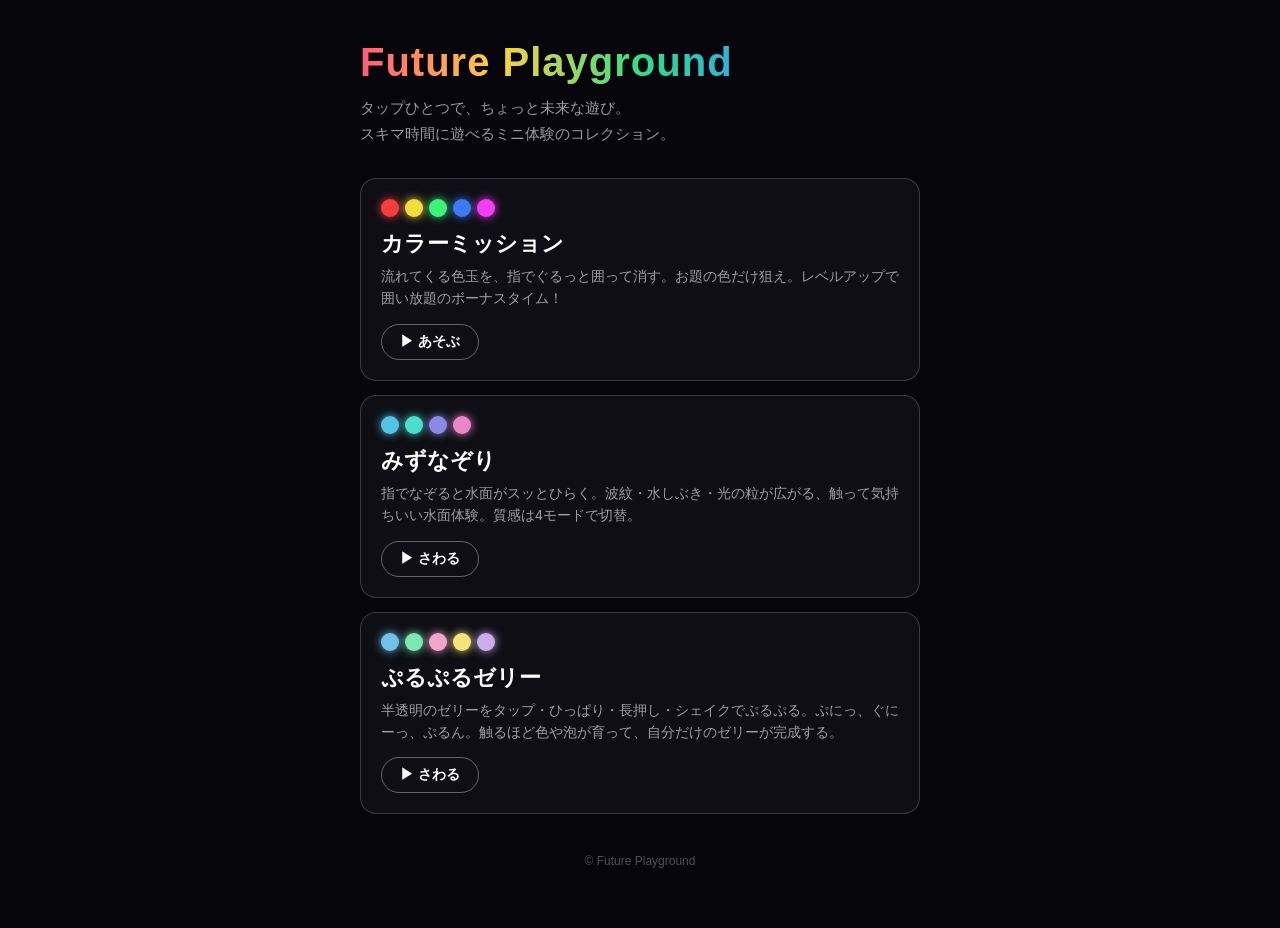
==== index.html @ 0ecf92a6 "Add ぷるぷるゼリー (jelly-touch) mini-app タップ・ドラッグ・長押し・シェイクでぷるぷる揺らす触感体験を追加。 Canvas 2D の擬似ソフトボディ（リング状ばねメッシュ）" ====
<!doctype html>
<html lang="ja">
  <head>
    <meta charset="utf-8" />
    <meta name="viewport" content="width=device-width, initial-scale=1, viewport-fit=cover" />
    <title>Future Playground</title>
    <meta name="description" content="遊べるミニ体験コレクション。タップひとつで、ちょっと未来な遊び。" />
    <style>
      *{margin:0;padding:0;box-sizing:border-box;-webkit-tap-highlight-color:transparent;}
      body{min-height:100vh;background:#05050b;color:#fff;
        font-family:-apple-system,BlinkMacSystemFont,"Segoe UI",Roboto,"Hiragino Sans","Noto Sans JP",sans-serif;
        padding:calc(40px + env(safe-area-inset-top)) 20px 60px;display:flex;flex-direction:column;align-items:center;}
      .wrap{width:100%;max-width:560px;}
      h1{font-size:clamp(28px,8vw,40px);font-weight:600;letter-spacing:1px;
        background:linear-gradient(90deg,#ff5a7a,#ffd23d,#33dd88,#3399ff,#aa5cff);
        -webkit-background-clip:text;background-clip:text;-webkit-text-fill-color:transparent;}
      .lead{margin-top:10px;color:rgba(255,255,255,0.6);font-size:clamp(13px,3.6vw,15px);line-height:1.7;}
      .grid{margin-top:32px;display:grid;gap:14px;}
      a.card{display:block;text-decoration:none;color:#fff;border:0.5px solid rgba(255,255,255,0.18);
        border-radius:16px;padding:20px;background:rgba(255,255,255,0.04);transition:transform .15s,border-color .15s,background .15s;}
      a.card:hover{transform:translateY(-2px);border-color:rgba(255,255,255,0.4);background:rgba(255,255,255,0.07);}
      a.card:active{transform:scale(0.99);}
      .swatches{display:flex;gap:6px;margin-bottom:12px;}
      .swatches i{width:18px;height:18px;border-radius:50%;display:block;box-shadow:0 0 10px currentColor;}
      .title{font-size:clamp(18px,5vw,22px);font-weight:600;}
      .desc{margin-top:6px;color:rgba(255,255,255,0.6);font-size:clamp(12px,3.4vw,14px);line-height:1.6;}
      .play{margin-top:14px;display:inline-block;font-size:14px;font-weight:600;
        border:0.5px solid rgba(255,255,255,0.35);border-radius:999px;padding:8px 18px;}
      footer{margin-top:40px;color:rgba(255,255,255,0.3);font-size:12px;text-align:center;}
    </style>
  </head>
  <body>
    <div class="wrap">
      <h1>Future Playground</h1>
      <p class="lead">タップひとつで、ちょっと未来な遊び。<br />スキマ時間に遊べるミニ体験のコレクション。</p>

      <div class="grid">
        <a class="card" href="./color-mission/">
          <div class="swatches">
            <i style="background:hsl(0,90%,60%);color:hsl(0,90%,60%)"></i>
            <i style="background:hsl(52,90%,60%);color:hsl(52,90%,60%)"></i>
            <i style="background:hsl(140,90%,60%);color:hsl(140,90%,60%)"></i>
            <i style="background:hsl(220,90%,60%);color:hsl(220,90%,60%)"></i>
            <i style="background:hsl(300,90%,60%);color:hsl(300,90%,60%)"></i>
          </div>
          <div class="title">カラーミッション</div>
          <div class="desc">流れてくる色玉を、指でぐるっと囲って消す。お題の色だけ狙え。レベルアップで囲い放題のボーナスタイム！</div>
          <span class="play">▶ あそぶ</span>
        </a>

        <a class="card" href="./water-touch/">
          <div class="swatches">
            <i style="background:hsl(195,75%,62%);color:hsl(195,75%,62%)"></i>
            <i style="background:hsl(172,70%,58%);color:hsl(172,70%,58%)"></i>
            <i style="background:hsl(240,65%,72%);color:hsl(240,65%,72%)"></i>
            <i style="background:hsl(320,70%,72%);color:hsl(320,70%,72%)"></i>
          </div>
          <div class="title">みずなぞり</div>
          <div class="desc">指でなぞると水面がスッとひらく。波紋・水しぶき・光の粒が広がる、触って気持ちいい水面体験。質感は4モードで切替。</div>
          <span class="play">▶ さわる</span>
        </a>

        <a class="card" href="./jelly-touch/">
          <div class="swatches">
            <i style="background:hsl(200,75%,68%);color:hsl(200,75%,68%)"></i>
            <i style="background:hsl(150,70%,70%);color:hsl(150,70%,70%)"></i>
            <i style="background:hsl(330,75%,80%);color:hsl(330,75%,80%)"></i>
            <i style="background:hsl(52,85%,72%);color:hsl(52,85%,72%)"></i>
            <i style="background:hsl(270,60%,80%);color:hsl(270,60%,80%)"></i>
          </div>
          <div class="title">ぷるぷるゼリー</div>
          <div class="desc">半透明のゼリーをタップ・ひっぱり・長押し・シェイクでぷるぷる。ぷにっ、ぐにーっ、ぷるん。触るほど色や泡が育って、自分だけのゼリーが完成する。</div>
          <span class="play">▶ さわる</span>
        </a>
      </div>

      <footer>© Future Playground</footer>
    </div>
  </body>
</html>
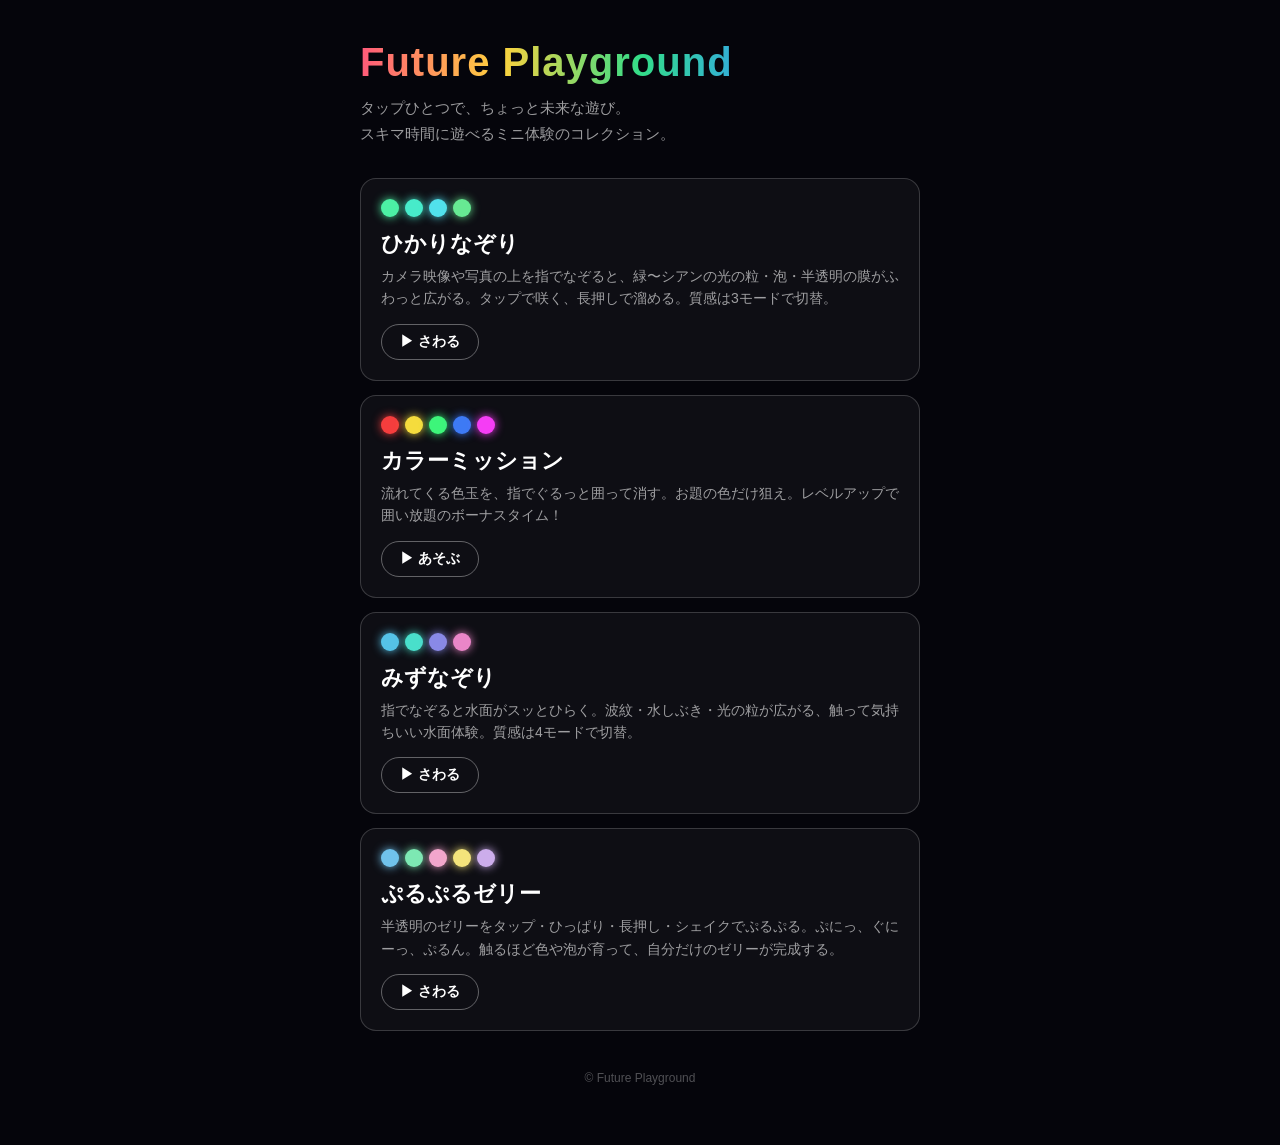
==== commit 78bcdf28: "Add ひかりなぞり: draw light particles over camera/photo A touch-driven mini-app where you trace glowing g" ====
--- a/index.html
+++ b/index.html
@@ -35,6 +35,18 @@
       <p class="lead">タップひとつで、ちょっと未来な遊び。<br />スキマ時間に遊べるミニ体験のコレクション。</p>
 
       <div class="grid">
+        <a class="card" href="./light-veil/">
+          <div class="swatches">
+            <i style="background:hsl(152,85%,62%);color:hsl(152,85%,62%)"></i>
+            <i style="background:hsl(168,80%,60%);color:hsl(168,80%,60%)"></i>
+            <i style="background:hsl(184,80%,62%);color:hsl(184,80%,62%)"></i>
+            <i style="background:hsl(140,75%,66%);color:hsl(140,75%,66%)"></i>
+          </div>
+          <div class="title">ひかりなぞり</div>
+          <div class="desc">カメラ映像や写真の上を指でなぞると、緑〜シアンの光の粒・泡・半透明の膜がふわっと広がる。タップで咲く、長押しで溜める。質感は3モードで切替。</div>
+          <span class="play">▶ さわる</span>
+        </a>
+
         <a class="card" href="./color-mission/">
           <div class="swatches">
             <i style="background:hsl(0,90%,60%);color:hsl(0,90%,60%)"></i>
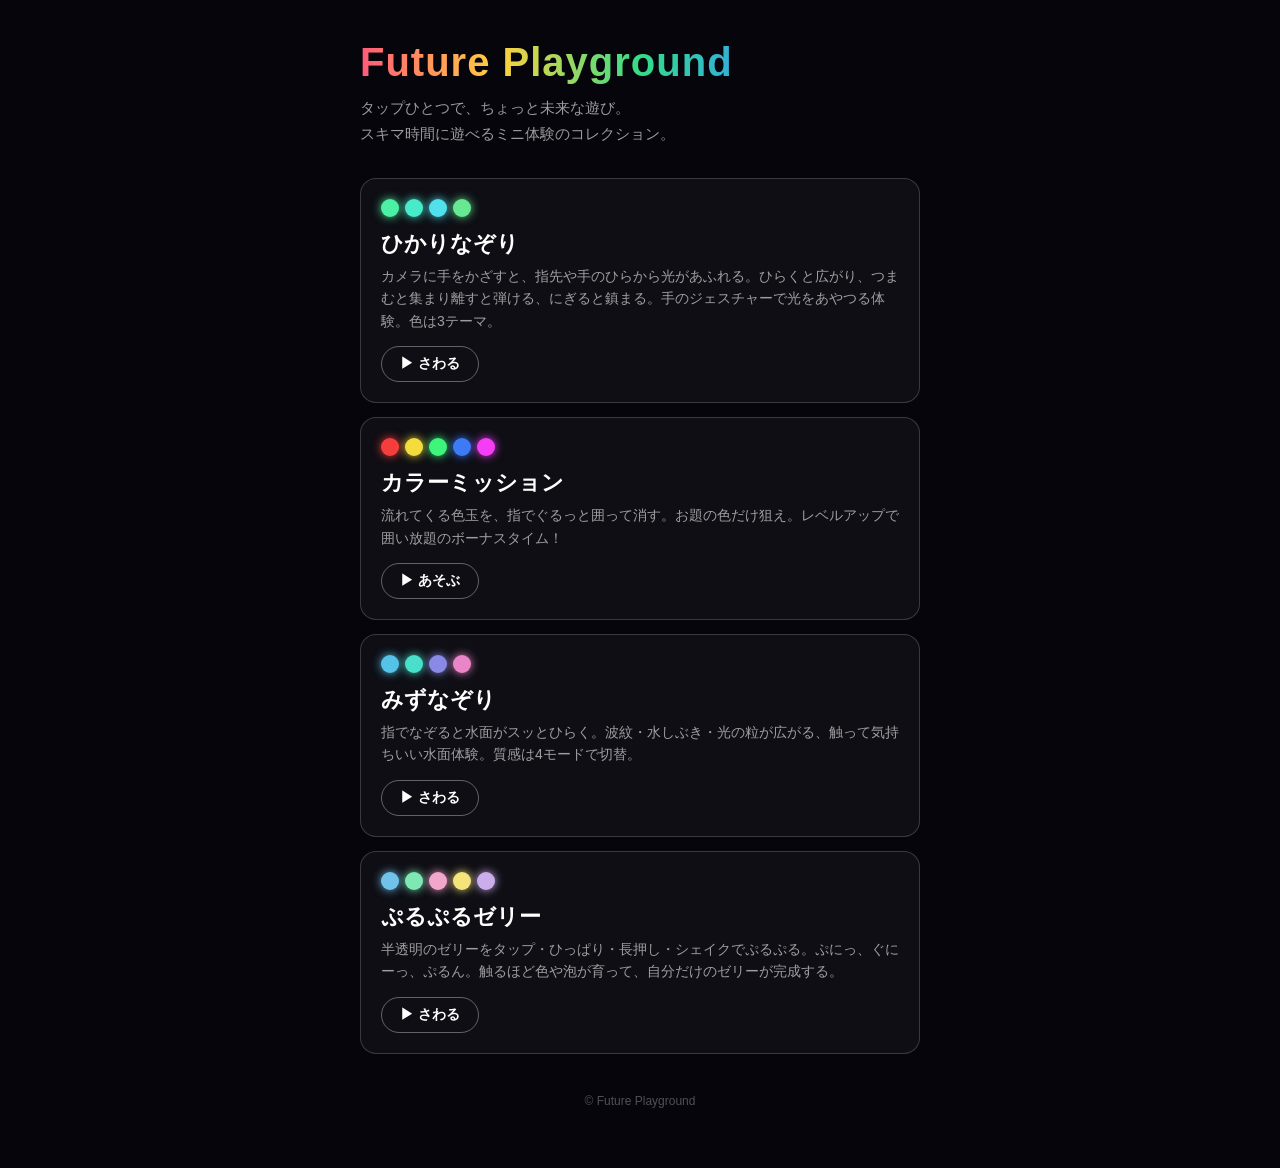
==== commit 1b463f46: "Rebuild around hand-gesture light (MediaPipe Hands); drop scene-warp Refocus the experience: hold yo" ====
--- a/index.html
+++ b/index.html
@@ -43,7 +43,7 @@
             <i style="background:hsl(140,75%,66%);color:hsl(140,75%,66%)"></i>
           </div>
           <div class="title">ひかりなぞり</div>
-          <div class="desc">カメラ映像や写真の上を指でなぞると、緑〜シアンの光の粒・泡・半透明の膜がふわっと広がる。タップで咲く、長押しで溜める。質感は3モードで切替。</div>
+          <div class="desc">カメラに手をかざすと、指先や手のひらから光があふれる。ひらくと広がり、つまむと集まり離すと弾ける、にぎると鎮まる。手のジェスチャーで光をあやつる体験。色は3テーマ。</div>
           <span class="play">▶ さわる</span>
         </a>
 
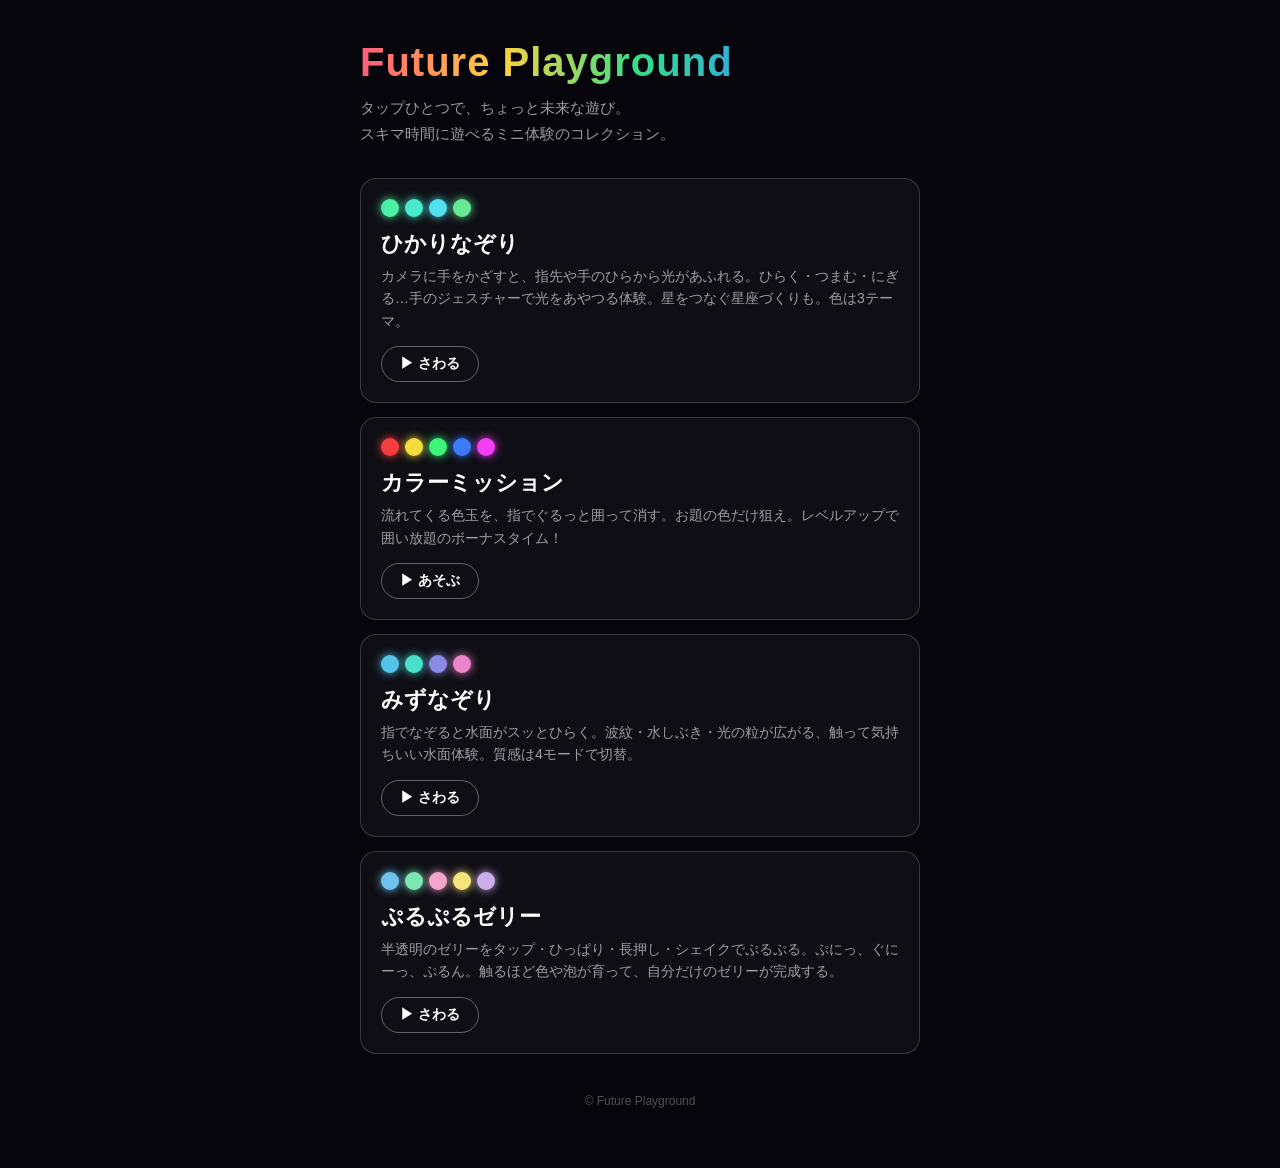
==== commit 8434cb3a: "Add gentle constellation mode (creative layer, no fail state) Toggle on to scatter faint stars over " ====
--- a/index.html
+++ b/index.html
@@ -43,7 +43,7 @@
             <i style="background:hsl(140,75%,66%);color:hsl(140,75%,66%)"></i>
           </div>
           <div class="title">ひかりなぞり</div>
-          <div class="desc">カメラに手をかざすと、指先や手のひらから光があふれる。ひらくと広がり、つまむと集まり離すと弾ける、にぎると鎮まる。手のジェスチャーで光をあやつる体験。色は3テーマ。</div>
+          <div class="desc">カメラに手をかざすと、指先や手のひらから光があふれる。ひらく・つまむ・にぎる…手のジェスチャーで光をあやつる体験。星をつなぐ星座づくりも。色は3テーマ。</div>
           <span class="play">▶ さわる</span>
         </a>
 
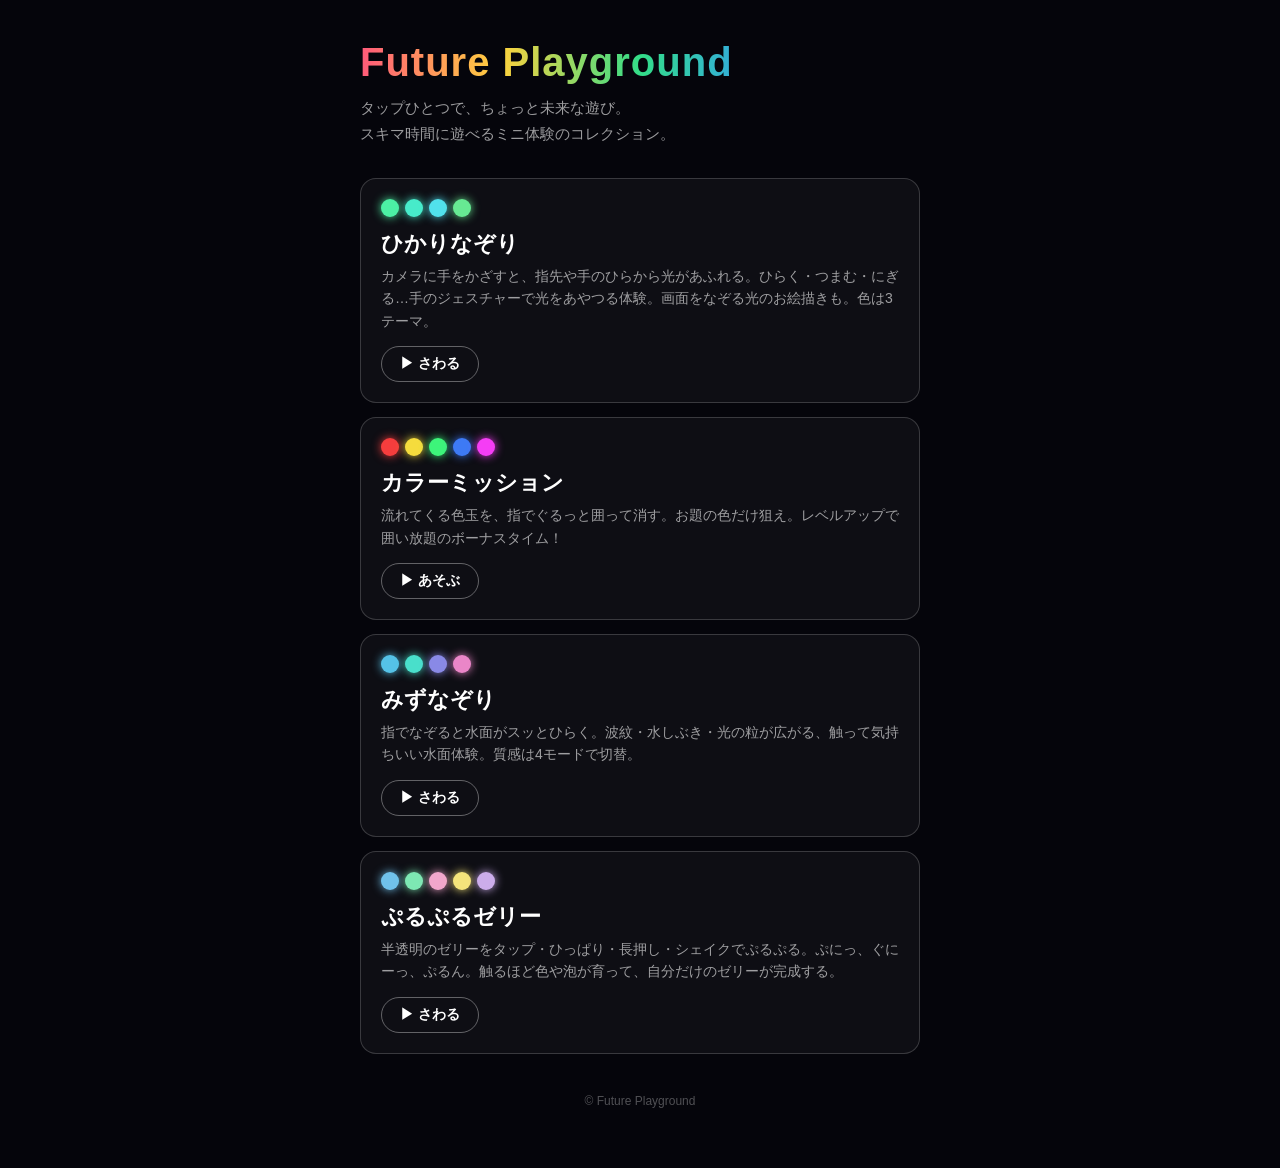
==== commit a378bdb8: "Replace constellation with a light-pen drawing mode Removed the constellation feature and added dire" ====
--- a/index.html
+++ b/index.html
@@ -43,7 +43,7 @@
             <i style="background:hsl(140,75%,66%);color:hsl(140,75%,66%)"></i>
           </div>
           <div class="title">ひかりなぞり</div>
-          <div class="desc">カメラに手をかざすと、指先や手のひらから光があふれる。ひらく・つまむ・にぎる…手のジェスチャーで光をあやつる体験。星をつなぐ星座づくりも。色は3テーマ。</div>
+          <div class="desc">カメラに手をかざすと、指先や手のひらから光があふれる。ひらく・つまむ・にぎる…手のジェスチャーで光をあやつる体験。画面をなぞる光のお絵描きも。色は3テーマ。</div>
           <span class="play">▶ さわる</span>
         </a>
 
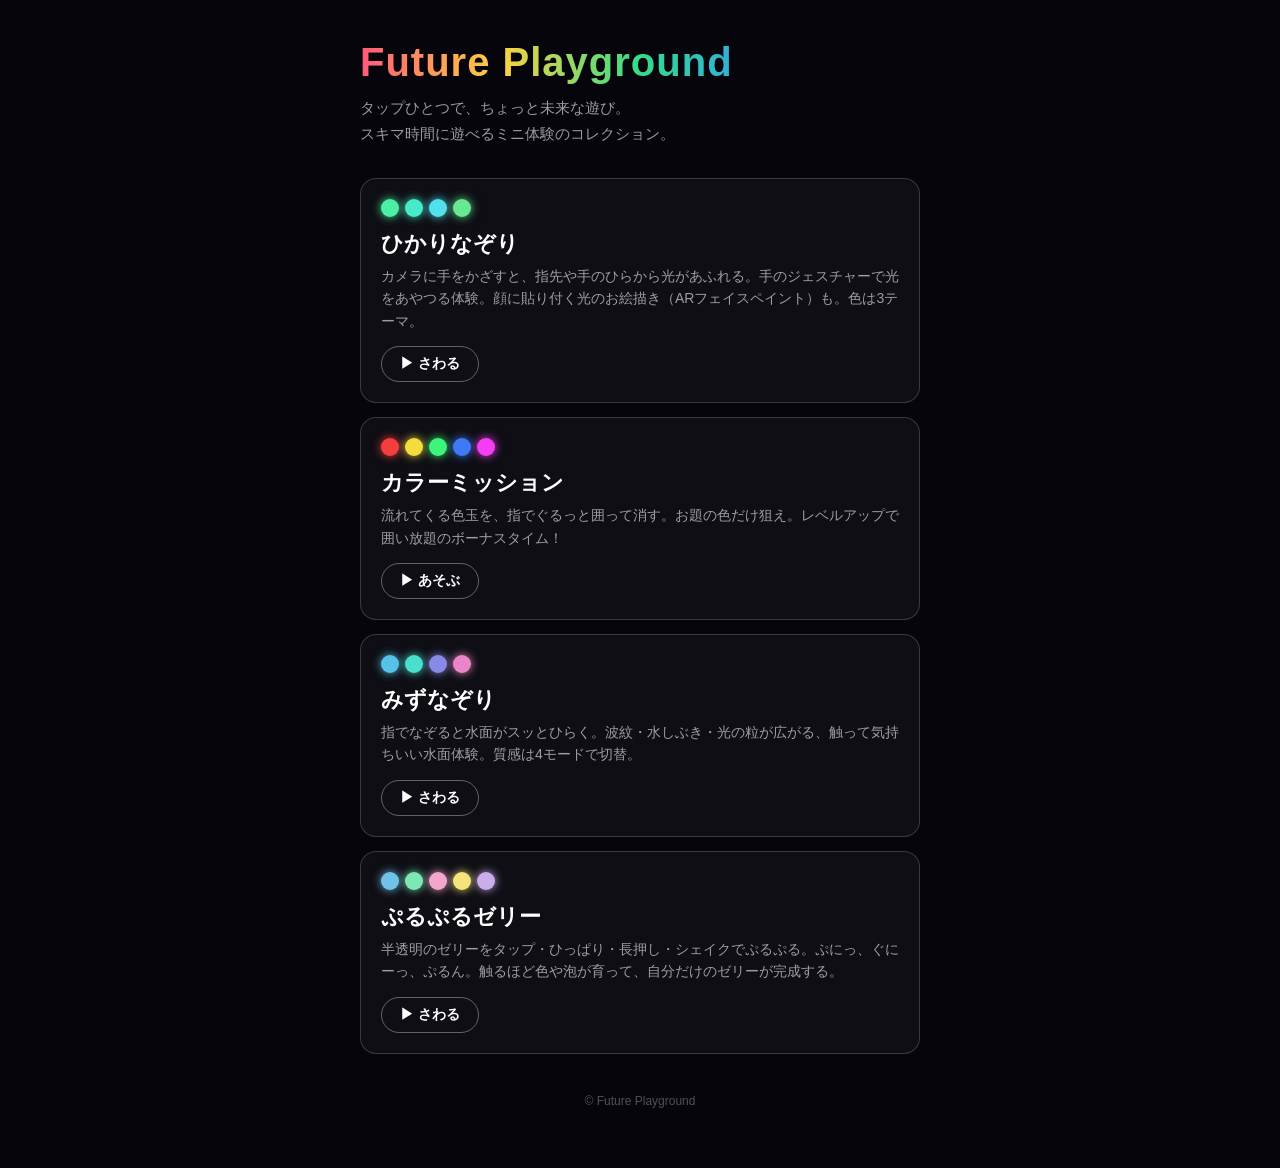
==== commit 688c51f7: "Add face-anchored drawing (AR face paint) to the pen mode Drawing now sticks to the face in 3D-ish: " ====
--- a/index.html
+++ b/index.html
@@ -43,7 +43,7 @@
             <i style="background:hsl(140,75%,66%);color:hsl(140,75%,66%)"></i>
           </div>
           <div class="title">ひかりなぞり</div>
-          <div class="desc">カメラに手をかざすと、指先や手のひらから光があふれる。ひらく・つまむ・にぎる…手のジェスチャーで光をあやつる体験。画面をなぞる光のお絵描きも。色は3テーマ。</div>
+          <div class="desc">カメラに手をかざすと、指先や手のひらから光があふれる。手のジェスチャーで光をあやつる体験。顔に貼り付く光のお絵描き（ARフェイスペイント）も。色は3テーマ。</div>
           <span class="play">▶ さわる</span>
         </a>
 
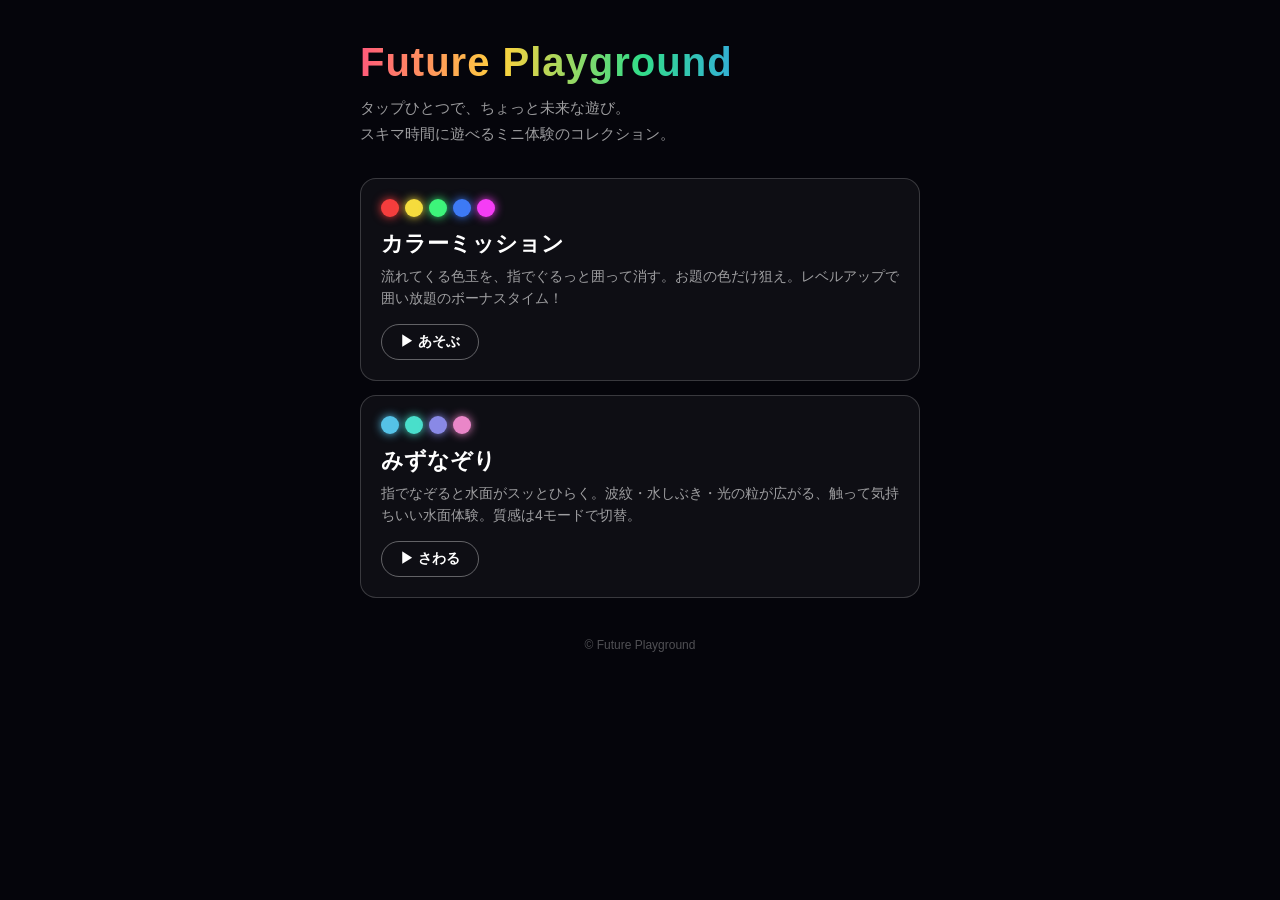
==== commit 9d68007a: "Harden pages for safe public hosting (CSP, referrer, favicon) Add a strict Content-Security-Policy m" ====
--- a/index.html
+++ b/index.html
@@ -2,6 +2,16 @@
 <html lang="ja">
   <head>
     <meta charset="utf-8" />
+    <!-- 堅牢化：スクリプトは一切なし。外部読み込み・通信を禁止（装飾の都合でインラインCSSのみ許可）。 -->
+    <meta
+      http-equiv="Content-Security-Policy"
+      content="default-src 'none'; style-src 'self' 'unsafe-inline'; img-src 'self' data:; base-uri 'none'; form-action 'none'"
+    />
+    <meta name="referrer" content="no-referrer" />
+    <link
+      rel="icon"
+      href="data:image/svg+xml,%3Csvg%20xmlns='http://www.w3.org/2000/svg'%20viewBox='0%200%2024%2024'%3E%3Ccircle%20cx='12'%20cy='12'%20r='9'%20fill='%23aa5cff'/%3E%3C/svg%3E"
+    />
     <meta name="viewport" content="width=device-width, initial-scale=1, viewport-fit=cover" />
     <title>Future Playground</title>
     <meta name="description" content="遊べるミニ体験コレクション。タップひとつで、ちょっと未来な遊び。" />
@@ -35,18 +45,6 @@
       <p class="lead">タップひとつで、ちょっと未来な遊び。<br />スキマ時間に遊べるミニ体験のコレクション。</p>
 
       <div class="grid">
-        <a class="card" href="./light-veil/">
-          <div class="swatches">
-            <i style="background:hsl(152,85%,62%);color:hsl(152,85%,62%)"></i>
-            <i style="background:hsl(168,80%,60%);color:hsl(168,80%,60%)"></i>
-            <i style="background:hsl(184,80%,62%);color:hsl(184,80%,62%)"></i>
-            <i style="background:hsl(140,75%,66%);color:hsl(140,75%,66%)"></i>
-          </div>
-          <div class="title">ひかりなぞり</div>
-          <div class="desc">カメラに手をかざすと、指先や手のひらから光があふれる。手のジェスチャーで光をあやつる体験。顔に貼り付く光のお絵描き（ARフェイスペイント）も。色は3テーマ。</div>
-          <span class="play">▶ さわる</span>
-        </a>
-
         <a class="card" href="./color-mission/">
           <div class="swatches">
             <i style="background:hsl(0,90%,60%);color:hsl(0,90%,60%)"></i>
@@ -71,19 +69,6 @@
           <div class="desc">指でなぞると水面がスッとひらく。波紋・水しぶき・光の粒が広がる、触って気持ちいい水面体験。質感は4モードで切替。</div>
           <span class="play">▶ さわる</span>
         </a>
-
-        <a class="card" href="./jelly-touch/">
-          <div class="swatches">
-            <i style="background:hsl(200,75%,68%);color:hsl(200,75%,68%)"></i>
-            <i style="background:hsl(150,70%,70%);color:hsl(150,70%,70%)"></i>
-            <i style="background:hsl(330,75%,80%);color:hsl(330,75%,80%)"></i>
-            <i style="background:hsl(52,85%,72%);color:hsl(52,85%,72%)"></i>
-            <i style="background:hsl(270,60%,80%);color:hsl(270,60%,80%)"></i>
-          </div>
-          <div class="title">ぷるぷるゼリー</div>
-          <div class="desc">半透明のゼリーをタップ・ひっぱり・長押し・シェイクでぷるぷる。ぷにっ、ぐにーっ、ぷるん。触るほど色や泡が育って、自分だけのゼリーが完成する。</div>
-          <span class="play">▶ さわる</span>
-        </a>
       </div>
 
       <footer>© Future Playground</footer>
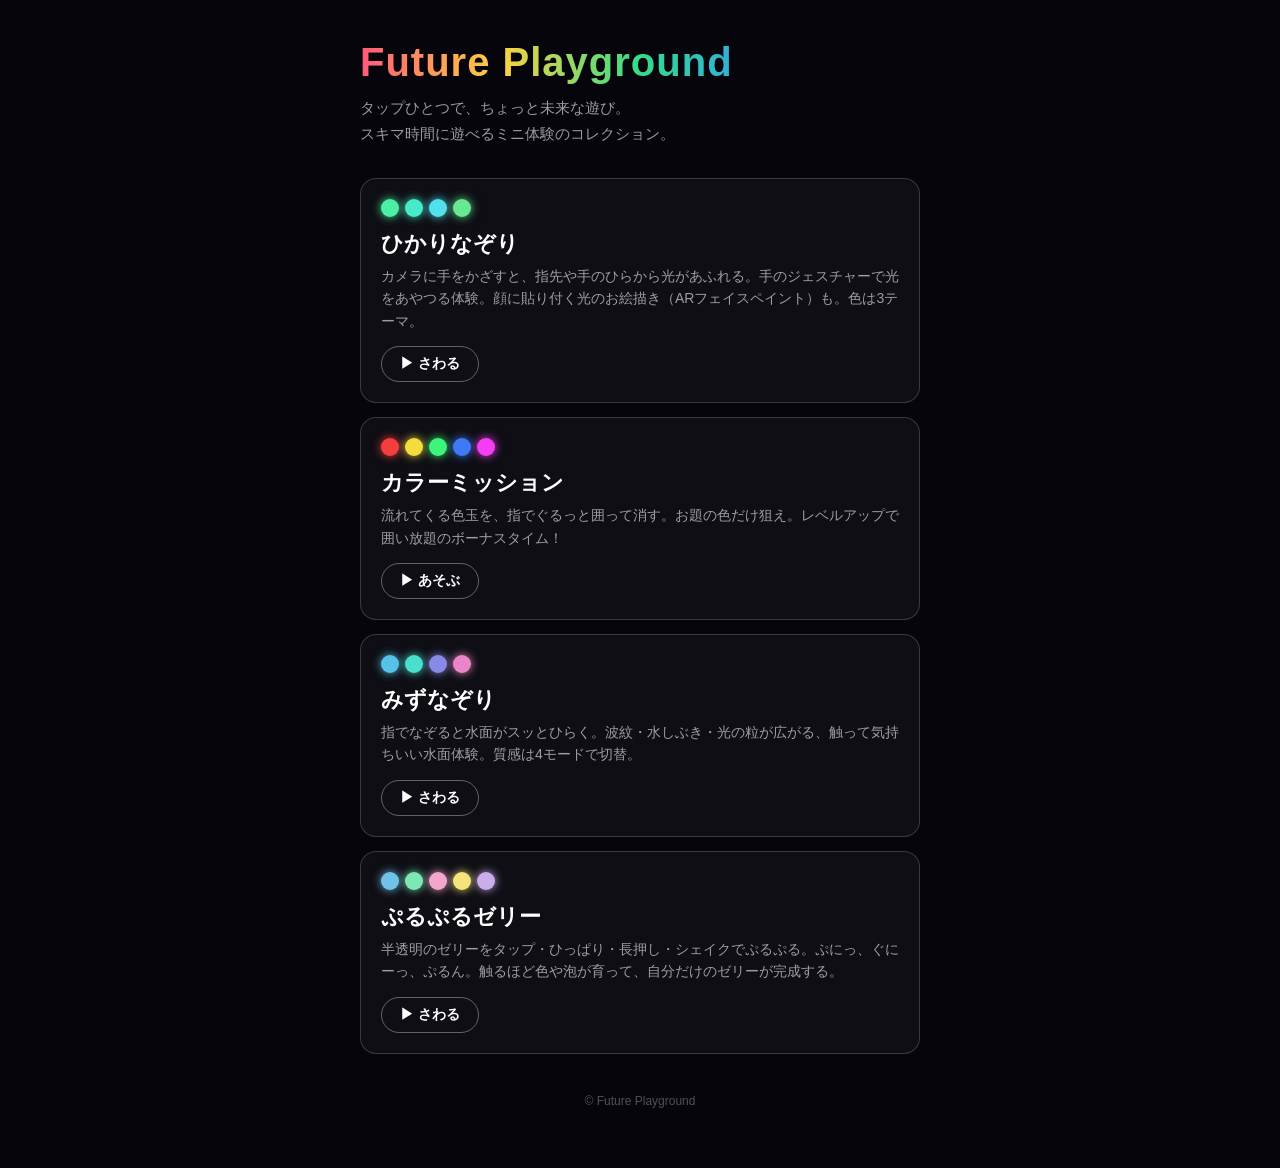
==== commit 030595c3: "Merge security hardening (CSP) into main Co-Authored-By: Claude Opus 4.8 <noreply@anthropic.com> Cla" ====
--- a/index.html
+++ b/index.html
@@ -45,6 +45,18 @@
       <p class="lead">タップひとつで、ちょっと未来な遊び。<br />スキマ時間に遊べるミニ体験のコレクション。</p>
 
       <div class="grid">
+        <a class="card" href="./light-veil/">
+          <div class="swatches">
+            <i style="background:hsl(152,85%,62%);color:hsl(152,85%,62%)"></i>
+            <i style="background:hsl(168,80%,60%);color:hsl(168,80%,60%)"></i>
+            <i style="background:hsl(184,80%,62%);color:hsl(184,80%,62%)"></i>
+            <i style="background:hsl(140,75%,66%);color:hsl(140,75%,66%)"></i>
+          </div>
+          <div class="title">ひかりなぞり</div>
+          <div class="desc">カメラに手をかざすと、指先や手のひらから光があふれる。手のジェスチャーで光をあやつる体験。顔に貼り付く光のお絵描き（ARフェイスペイント）も。色は3テーマ。</div>
+          <span class="play">▶ さわる</span>
+        </a>
+
         <a class="card" href="./color-mission/">
           <div class="swatches">
             <i style="background:hsl(0,90%,60%);color:hsl(0,90%,60%)"></i>
@@ -69,6 +81,19 @@
           <div class="desc">指でなぞると水面がスッとひらく。波紋・水しぶき・光の粒が広がる、触って気持ちいい水面体験。質感は4モードで切替。</div>
           <span class="play">▶ さわる</span>
         </a>
+
+        <a class="card" href="./jelly-touch/">
+          <div class="swatches">
+            <i style="background:hsl(200,75%,68%);color:hsl(200,75%,68%)"></i>
+            <i style="background:hsl(150,70%,70%);color:hsl(150,70%,70%)"></i>
+            <i style="background:hsl(330,75%,80%);color:hsl(330,75%,80%)"></i>
+            <i style="background:hsl(52,85%,72%);color:hsl(52,85%,72%)"></i>
+            <i style="background:hsl(270,60%,80%);color:hsl(270,60%,80%)"></i>
+          </div>
+          <div class="title">ぷるぷるゼリー</div>
+          <div class="desc">半透明のゼリーをタップ・ひっぱり・長押し・シェイクでぷるぷる。ぷにっ、ぐにーっ、ぷるん。触るほど色や泡が育って、自分だけのゼリーが完成する。</div>
+          <span class="play">▶ さわる</span>
+        </a>
       </div>
 
       <footer>© Future Playground</footer>
